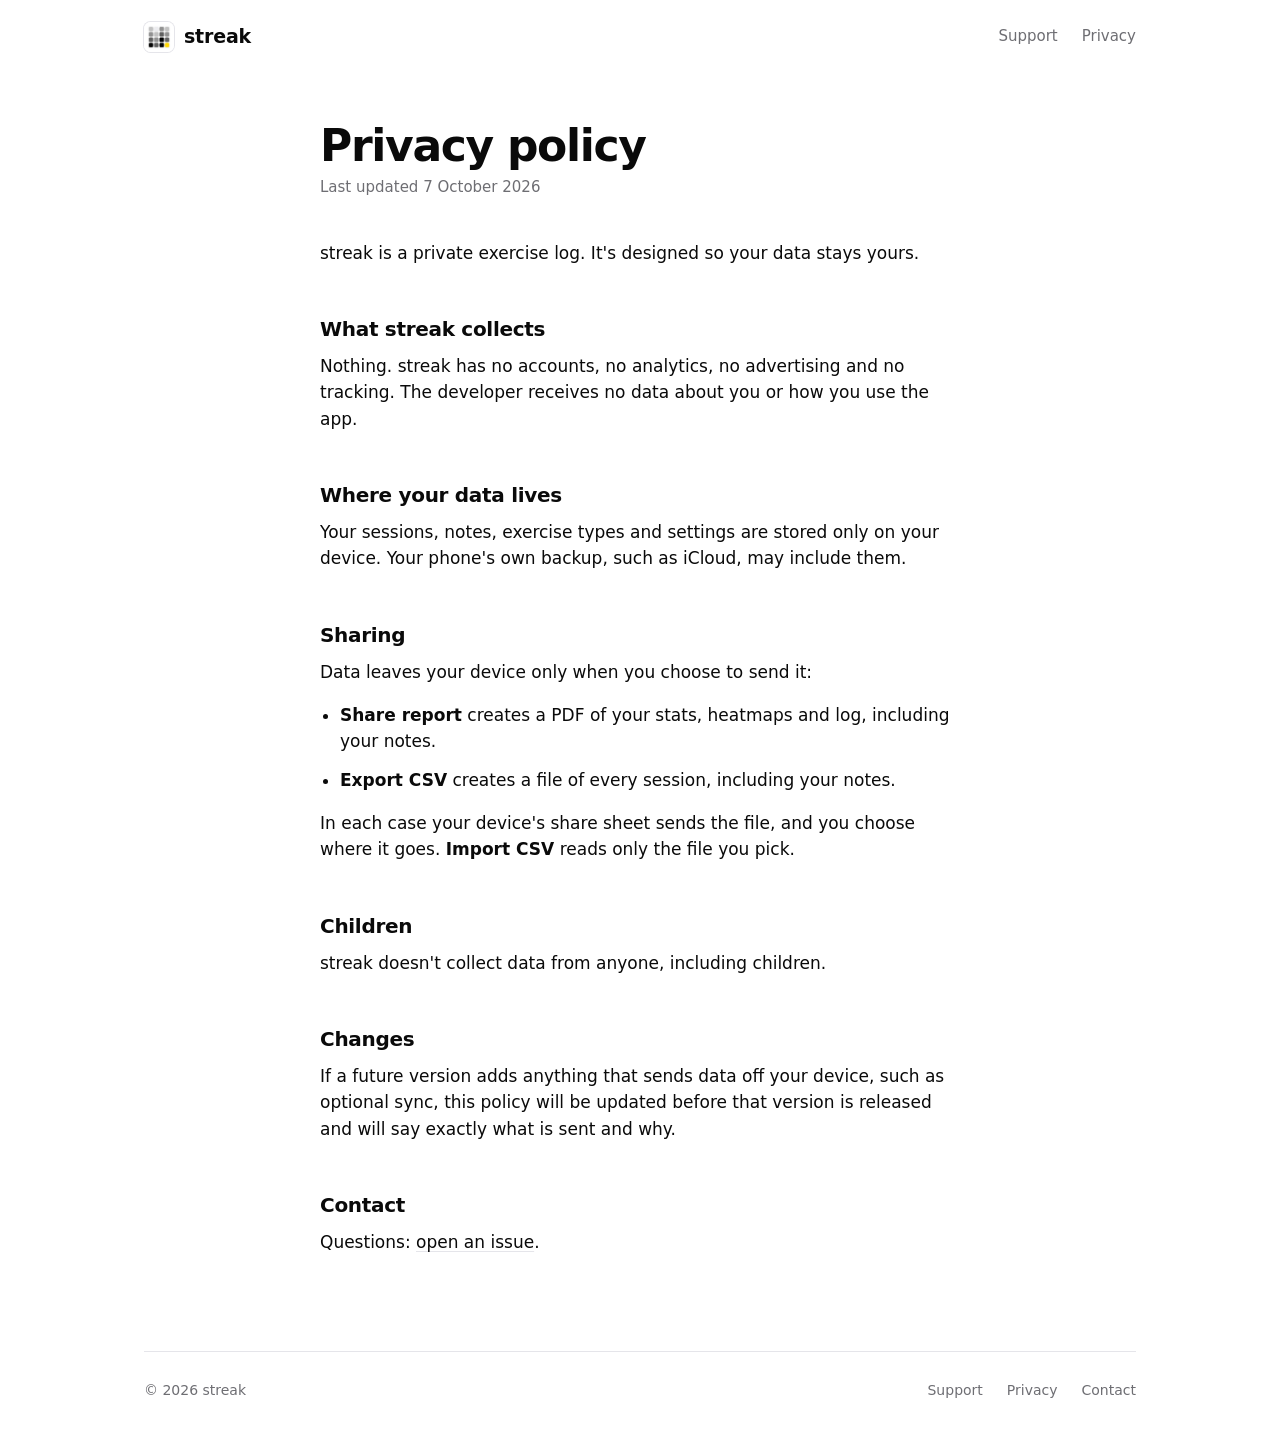
==== privacy.html @ 530e7906 "streak site: home, support and privacy pages on boast-site's design" ====
<!doctype html>
<html lang="en">
<head>
<meta charset="utf-8">
<meta name="viewport" content="width=device-width, initial-scale=1">
<title>streak · Privacy policy</title>
<meta name="theme-color" content="#ffffff" media="(prefers-color-scheme: light)">
<meta name="theme-color" content="#000000" media="(prefers-color-scheme: dark)">
<link rel="icon" href="favicon.png">
<link rel="apple-touch-icon" href="apple-touch-icon.png">
<link rel="stylesheet" href="style.css">
</head>
<body>
<div class="wrap">
  <header class="top">
    <a class="brand" href="./"><img src="icon.png" alt="">streak</a>
    <nav class="nav"><a href="support.html">Support</a><a href="privacy.html">Privacy</a></nav>
  </header>

  <main class="doc">
    <h1>Privacy policy</h1>
    <p class="meta">Last updated 7 October 2026</p>

    <p>streak is a private exercise log. It's designed so your data stays yours.</p>

    <h2>What streak collects</h2>
    <p>Nothing. streak has no accounts, no analytics, no advertising and no tracking. The developer receives no data about you or how you use the app.</p>

    <h2>Where your data lives</h2>
    <p>Your sessions, notes, exercise types and settings are stored only on your device. Your phone's own backup, such as iCloud, may include them.</p>

    <h2>Sharing</h2>
    <p>Data leaves your device only when you choose to send it:</p>
    <ul>
    <li><strong>Share report</strong> creates a PDF of your stats, heatmaps and log, including your notes.</li>
    <li><strong>Export CSV</strong> creates a file of every session, including your notes.</li>
    </ul>
    <p>In each case your device's share sheet sends the file, and you choose where it goes. <strong>Import CSV</strong> reads only the file you pick.</p>

    <h2>Children</h2>
    <p>streak doesn't collect data from anyone, including children.</p>

    <h2>Changes</h2>
    <p>If a future version adds anything that sends data off your device, such as optional sync, this policy will be updated before that version is released and will say exactly what is sent and why.</p>

    <h2>Contact</h2>
    <p>Questions: <a href="https://github.com/Jack-Coutts/streak-site/issues">open an issue</a>.</p>
  </main>

  <footer class="foot">
    <span>© 2026 streak</span>
    <nav><a href="support.html">Support</a><a href="privacy.html">Privacy</a><a href="https://github.com/Jack-Coutts/streak-site/issues">Contact</a></nav>
  </footer>
</div>
</body>
</html>
---- style.css ----
:root {
  color-scheme: light dark;
  --text: #0a0a0a;
  --secondary: #6e6e73;
  --tertiary: #a1a1a6;
  --bg: #fff;
  --surface: #f5f5f7;
  --hairline: #e5e5ea;
  --accent: #ffd60a;
  --frame-shadow: 0 30px 60px -30px rgba(0, 0, 0, 0.25);
}
@media (prefers-color-scheme: dark) {
  :root {
    --text: #f5f5f7;
    --secondary: #8e8e93;
    --tertiary: #5a5a5e;
    --bg: #000;
    --surface: #111113;
    --hairline: #2c2c2e;
    --frame-shadow: 0 30px 60px -30px rgba(0, 0, 0, 0.9);
  }
}

* { box-sizing: border-box; }
html { -webkit-text-size-adjust: 100%; }
body {
  margin: 0;
  background: var(--bg);
  color: var(--text);
  font: 17px/1.55 -apple-system, BlinkMacSystemFont, "SF Pro Text", system-ui, sans-serif;
  -webkit-font-smoothing: antialiased;
}
a { color: inherit; text-decoration: none; }
img { display: block; max-width: 100%; height: auto; }

.wrap { max-width: 1040px; margin: 0 auto; padding: 0 24px; }
.narrow { max-width: 640px; }

/* Header and footer, shared by every page */
.top { display: flex; align-items: center; justify-content: space-between; padding: 22px 0; }
.brand { display: flex; align-items: center; gap: 10px; font-weight: 600; font-size: 19px; letter-spacing: -0.01em; }
.brand img { width: 30px; height: 30px; border-radius: 22%; box-shadow: 0 0 0 1px var(--hairline); }
.nav { display: flex; gap: 24px; font-size: 15px; color: var(--secondary); }
.nav a:hover, .foot a:hover { color: var(--text); }
.foot { border-top: 1px solid var(--hairline); margin-top: 96px; padding: 28px 0 48px; display: flex; flex-wrap: wrap; gap: 12px 28px; justify-content: space-between; font-size: 14px; color: var(--secondary); }
.foot nav { display: flex; gap: 24px; }

/* Home */
.hero { text-align: center; padding: 72px 0 24px; }
.hero .icon { width: 112px; height: 112px; margin: 0 auto 28px; border-radius: 22%; box-shadow: 0 18px 40px -18px rgba(0, 0, 0, 0.45); }
.hero h1 { font-size: clamp(44px, 8vw, 72px); line-height: 1; letter-spacing: -0.04em; margin: 0; font-weight: 700; }
.hero .lede { font-size: clamp(19px, 2.4vw, 22px); line-height: 1.45; color: var(--secondary); max-width: 34ch; margin: 18px auto 0; }
.badge { display: inline-flex; align-items: center; gap: 10px; margin-top: 32px; padding: 12px 22px; border-radius: 999px; background: var(--text); color: var(--bg); font-size: 15px; font-weight: 600; }
.badge .dot { width: 8px; height: 8px; border-radius: 50%; background: var(--accent); }

.phones { display: flex; justify-content: center; padding: 64px 0 8px; }
.phones .phone { width: 320px; }
.phone { border-radius: 40px; overflow: hidden; border: 1px solid var(--hairline); box-shadow: var(--frame-shadow); background: var(--bg); }

.section { padding-top: 112px; }
.eyebrow { font-size: 14px; font-weight: 600; letter-spacing: 0.02em; color: var(--secondary); margin: 0 0 10px; }
.section h2 { font-size: clamp(30px, 4.4vw, 40px); line-height: 1.12; letter-spacing: -0.025em; margin: 0; max-width: 20ch; }

.steps { list-style: none; padding: 0; margin: 56px 0 0; display: grid; grid-template-columns: repeat(4, 1fr); gap: 28px; counter-reset: step; }
.steps li { counter-increment: step; }
.steps .phone { width: 100%; border-radius: 30px; }
.steps h3 { font-size: 17px; margin: 22px 0 4px; letter-spacing: -0.01em; }
.steps h3::before { content: counter(step); display: inline-grid; place-items: center; width: 22px; height: 22px; margin-right: 10px; border-radius: 50%; background: var(--text); color: var(--bg); font-size: 12px; font-weight: 700; vertical-align: 2px; }
.steps p { margin: 0; color: var(--secondary); font-size: 15px; line-height: 1.5; }

.points { display: grid; grid-template-columns: repeat(3, 1fr); gap: 1px; margin-top: 48px; background: var(--hairline); border: 1px solid var(--hairline); border-radius: 22px; overflow: hidden; }
.points div { background: var(--bg); padding: 28px; }
.points h3 { font-size: 17px; margin: 0 0 6px; letter-spacing: -0.01em; }
.points p { margin: 0; color: var(--secondary); font-size: 15px; line-height: 1.5; }

/* Document pages: support and privacy */
.doc { max-width: 640px; margin: 0 auto; padding-top: 48px; }
.doc h1 { font-size: clamp(34px, 5vw, 44px); line-height: 1.1; letter-spacing: -0.03em; margin: 0 0 6px; }
.doc .meta { color: var(--secondary); font-size: 15px; margin: 0 0 40px; }
.doc h2 { font-size: 20px; letter-spacing: -0.015em; margin: 48px 0 8px; }
.doc p, .doc li { margin: 0 0 12px; }
.doc ul { padding-left: 20px; }
.doc a { text-decoration: underline; text-decoration-color: var(--hairline); text-underline-offset: 3px; }
.toc { display: grid; grid-template-columns: repeat(2, 1fr); grid-template-rows: repeat(4, auto); grid-auto-flow: column; gap: 2px 24px; padding: 18px 0; margin: 0 0 8px; border-top: 1px solid var(--hairline); border-bottom: 1px solid var(--hairline); font-size: 15px; }
.doc .toc a { color: var(--secondary); padding: 4px 0; text-decoration: none; }
.toc a:hover { color: var(--text); }
.doc ol { padding-left: 22px; }
.doc ol li { padding-left: 4px; }
.doc h2 { scroll-margin-top: 24px; }
.doc code { font: 14px ui-monospace, "SF Mono", Menlo, monospace; background: var(--surface); padding: 2px 6px; border-radius: 6px; }
.doc .figure { display: flex; gap: 20px; margin: 20px 0 8px; }
.doc .figure .phone { width: 200px; border-radius: 30px; box-shadow: none; }

@media (max-width: 860px) {
  .steps { grid-template-columns: repeat(2, 1fr); gap: 40px 20px; }
  .points { grid-template-columns: 1fr; }
}
@media (max-width: 620px) {
  .nav { gap: 18px; }
  .phones { padding-top: 48px; }
  .phones .phone { width: 78%; border-radius: 32px; }
  .doc .figure .phone { width: 46%; }
  .toc { grid-template-columns: 1fr; grid-template-rows: none; grid-auto-flow: row; }
}

/* streak additions */
.history { display: grid; grid-template-columns: 1.1fr 0.9fr; gap: 48px; align-items: center; margin-top: 48px; }
.history p { margin: 0 0 14px; color: var(--secondary); font-size: 17px; }
.history code { font: 15px ui-monospace, "SF Mono", Menlo, monospace; background: var(--surface); padding: 2px 6px; border-radius: 6px; color: var(--text); }
.history .phone { width: 300px; justify-self: center; }
@media (max-width: 860px) {
  .history { grid-template-columns: 1fr; }
}
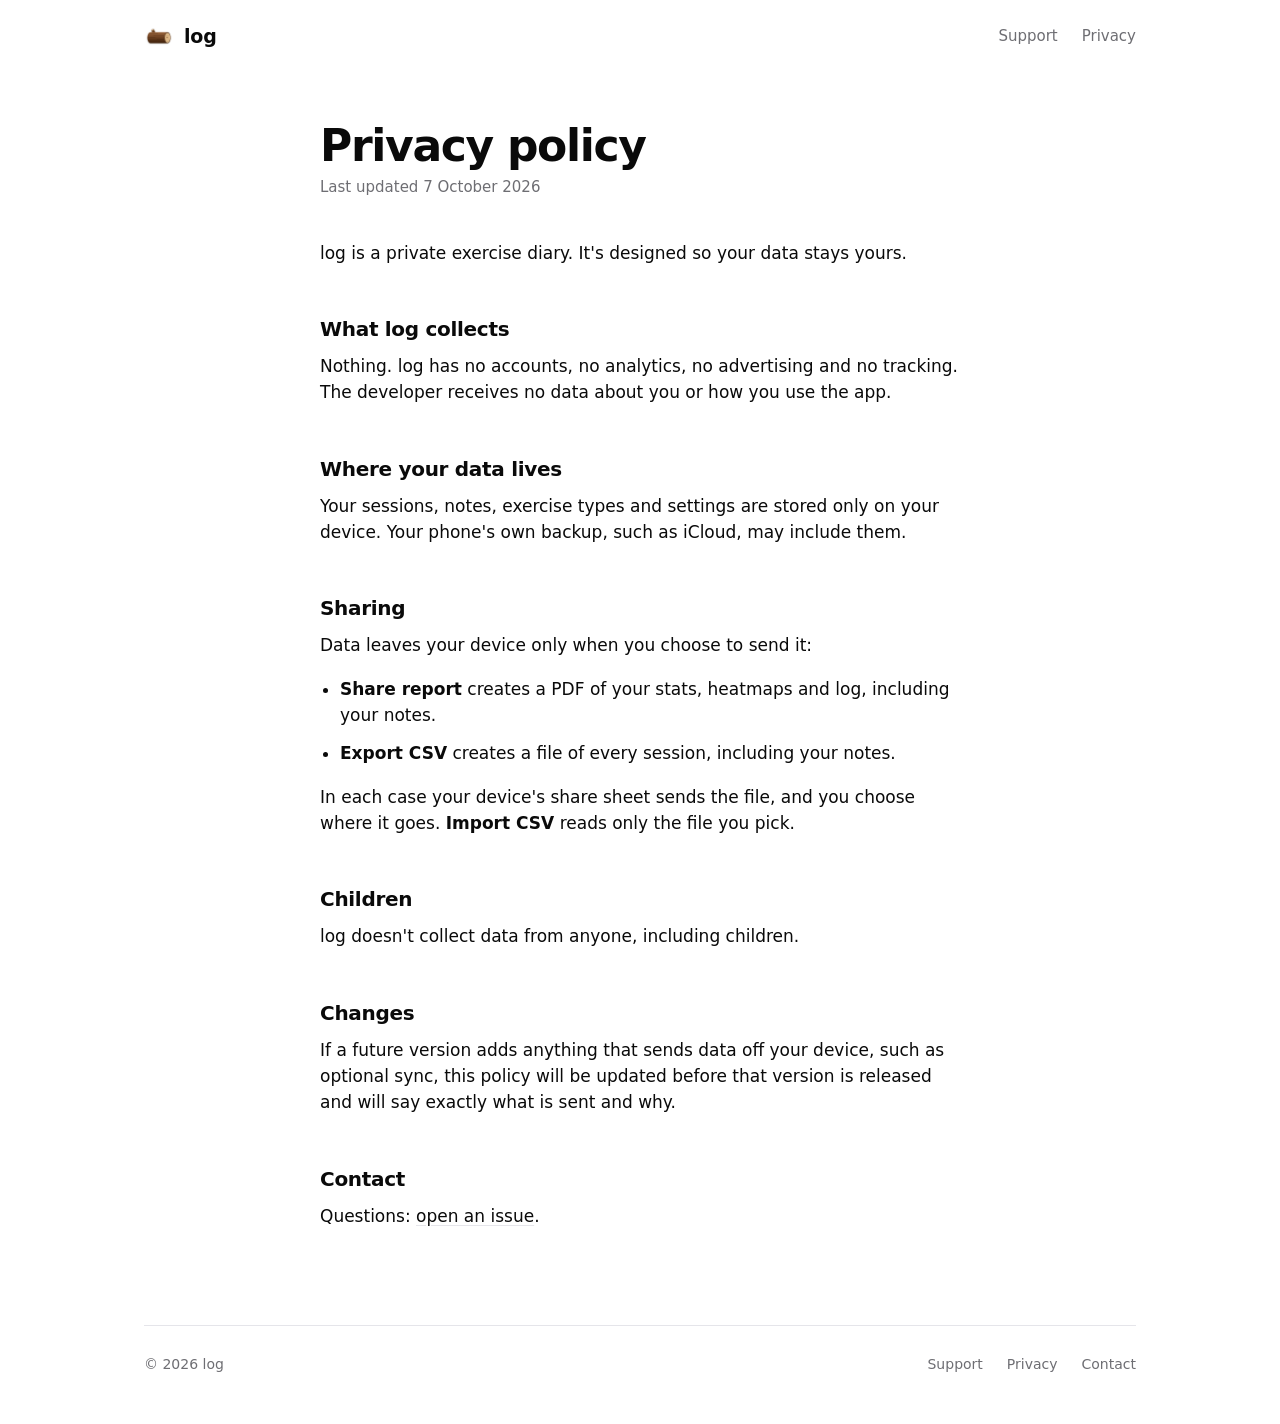
==== commit c7708b93: "Rename to log: boast-site's stylesheet unchanged, same page structure, brown log icon Screenshots (i" ====
--- a/privacy.html
+++ b/privacy.html
@@ -3,7 +3,7 @@
 <head>
 <meta charset="utf-8">
 <meta name="viewport" content="width=device-width, initial-scale=1">
-<title>streak · Privacy policy</title>
+<title>log · Privacy policy</title>
 <meta name="theme-color" content="#ffffff" media="(prefers-color-scheme: light)">
 <meta name="theme-color" content="#000000" media="(prefers-color-scheme: dark)">
 <link rel="icon" href="favicon.png">
@@ -13,7 +13,7 @@
 <body>
 <div class="wrap">
   <header class="top">
-    <a class="brand" href="./"><img src="icon.png" alt="">streak</a>
+    <a class="brand" href="./"><img src="icon.png" alt="">log</a>
     <nav class="nav"><a href="support.html">Support</a><a href="privacy.html">Privacy</a></nav>
   </header>
 
@@ -21,10 +21,10 @@
     <h1>Privacy policy</h1>
     <p class="meta">Last updated 7 October 2026</p>
 
-    <p>streak is a private exercise log. It's designed so your data stays yours.</p>
+    <p>log is a private exercise diary. It's designed so your data stays yours.</p>
 
-    <h2>What streak collects</h2>
-    <p>Nothing. streak has no accounts, no analytics, no advertising and no tracking. The developer receives no data about you or how you use the app.</p>
+    <h2>What log collects</h2>
+    <p>Nothing. log has no accounts, no analytics, no advertising and no tracking. The developer receives no data about you or how you use the app.</p>
 
     <h2>Where your data lives</h2>
     <p>Your sessions, notes, exercise types and settings are stored only on your device. Your phone's own backup, such as iCloud, may include them.</p>
@@ -38,18 +38,18 @@
     <p>In each case your device's share sheet sends the file, and you choose where it goes. <strong>Import CSV</strong> reads only the file you pick.</p>
 
     <h2>Children</h2>
-    <p>streak doesn't collect data from anyone, including children.</p>
+    <p>log doesn't collect data from anyone, including children.</p>
 
     <h2>Changes</h2>
     <p>If a future version adds anything that sends data off your device, such as optional sync, this policy will be updated before that version is released and will say exactly what is sent and why.</p>
 
     <h2>Contact</h2>
-    <p>Questions: <a href="https://github.com/Jack-Coutts/streak-site/issues">open an issue</a>.</p>
+    <p>Questions: <a href="https://github.com/Jack-Coutts/log-site/issues">open an issue</a>.</p>
   </main>
 
   <footer class="foot">
-    <span>© 2026 streak</span>
-    <nav><a href="support.html">Support</a><a href="privacy.html">Privacy</a><a href="https://github.com/Jack-Coutts/streak-site/issues">Contact</a></nav>
+    <span>© 2026 log</span>
+    <nav><a href="support.html">Support</a><a href="privacy.html">Privacy</a><a href="https://github.com/Jack-Coutts/log-site/issues">Contact</a></nav>
   </footer>
 </div>
 </body>
--- a/style.css
+++ b/style.css
@@ -6,7 +6,7 @@
   --bg: #fff;
   --surface: #f5f5f7;
   --hairline: #e5e5ea;
-  --accent: #ffd60a;
+  --ball: #ffd60a;
   --frame-shadow: 0 30px 60px -30px rgba(0, 0, 0, 0.25);
 }
 @media (prefers-color-scheme: dark) {
@@ -39,7 +39,7 @@
 /* Header and footer, shared by every page */
 .top { display: flex; align-items: center; justify-content: space-between; padding: 22px 0; }
 .brand { display: flex; align-items: center; gap: 10px; font-weight: 600; font-size: 19px; letter-spacing: -0.01em; }
-.brand img { width: 30px; height: 30px; border-radius: 22%; box-shadow: 0 0 0 1px var(--hairline); }
+.brand img { width: 30px; height: 30px; border-radius: 50%; }
 .nav { display: flex; gap: 24px; font-size: 15px; color: var(--secondary); }
 .nav a:hover, .foot a:hover { color: var(--text); }
 .foot { border-top: 1px solid var(--hairline); margin-top: 96px; padding: 28px 0 48px; display: flex; flex-wrap: wrap; gap: 12px 28px; justify-content: space-between; font-size: 14px; color: var(--secondary); }
@@ -47,11 +47,11 @@
 
 /* Home */
 .hero { text-align: center; padding: 72px 0 24px; }
-.hero .icon { width: 112px; height: 112px; margin: 0 auto 28px; border-radius: 22%; box-shadow: 0 18px 40px -18px rgba(0, 0, 0, 0.45); }
+.hero .icon { width: 112px; height: 112px; margin: 0 auto 28px; border-radius: 50%; box-shadow: 0 18px 40px -18px rgba(0, 0, 0, 0.45); }
 .hero h1 { font-size: clamp(44px, 8vw, 72px); line-height: 1; letter-spacing: -0.04em; margin: 0; font-weight: 700; }
 .hero .lede { font-size: clamp(19px, 2.4vw, 22px); line-height: 1.45; color: var(--secondary); max-width: 34ch; margin: 18px auto 0; }
 .badge { display: inline-flex; align-items: center; gap: 10px; margin-top: 32px; padding: 12px 22px; border-radius: 999px; background: var(--text); color: var(--bg); font-size: 15px; font-weight: 600; }
-.badge .dot { width: 8px; height: 8px; border-radius: 50%; background: var(--accent); }
+.badge .dot { width: 8px; height: 8px; border-radius: 50%; background: var(--ball); }
 
 .phones { display: flex; justify-content: center; padding: 64px 0 8px; }
 .phones .phone { width: 320px; }
@@ -102,12 +102,3 @@
   .doc .figure .phone { width: 46%; }
   .toc { grid-template-columns: 1fr; grid-template-rows: none; grid-auto-flow: row; }
 }
-
-/* streak additions */
-.history { display: grid; grid-template-columns: 1.1fr 0.9fr; gap: 48px; align-items: center; margin-top: 48px; }
-.history p { margin: 0 0 14px; color: var(--secondary); font-size: 17px; }
-.history code { font: 15px ui-monospace, "SF Mono", Menlo, monospace; background: var(--surface); padding: 2px 6px; border-radius: 6px; color: var(--text); }
-.history .phone { width: 300px; justify-self: center; }
-@media (max-width: 860px) {
-  .history { grid-template-columns: 1fr; }
-}
